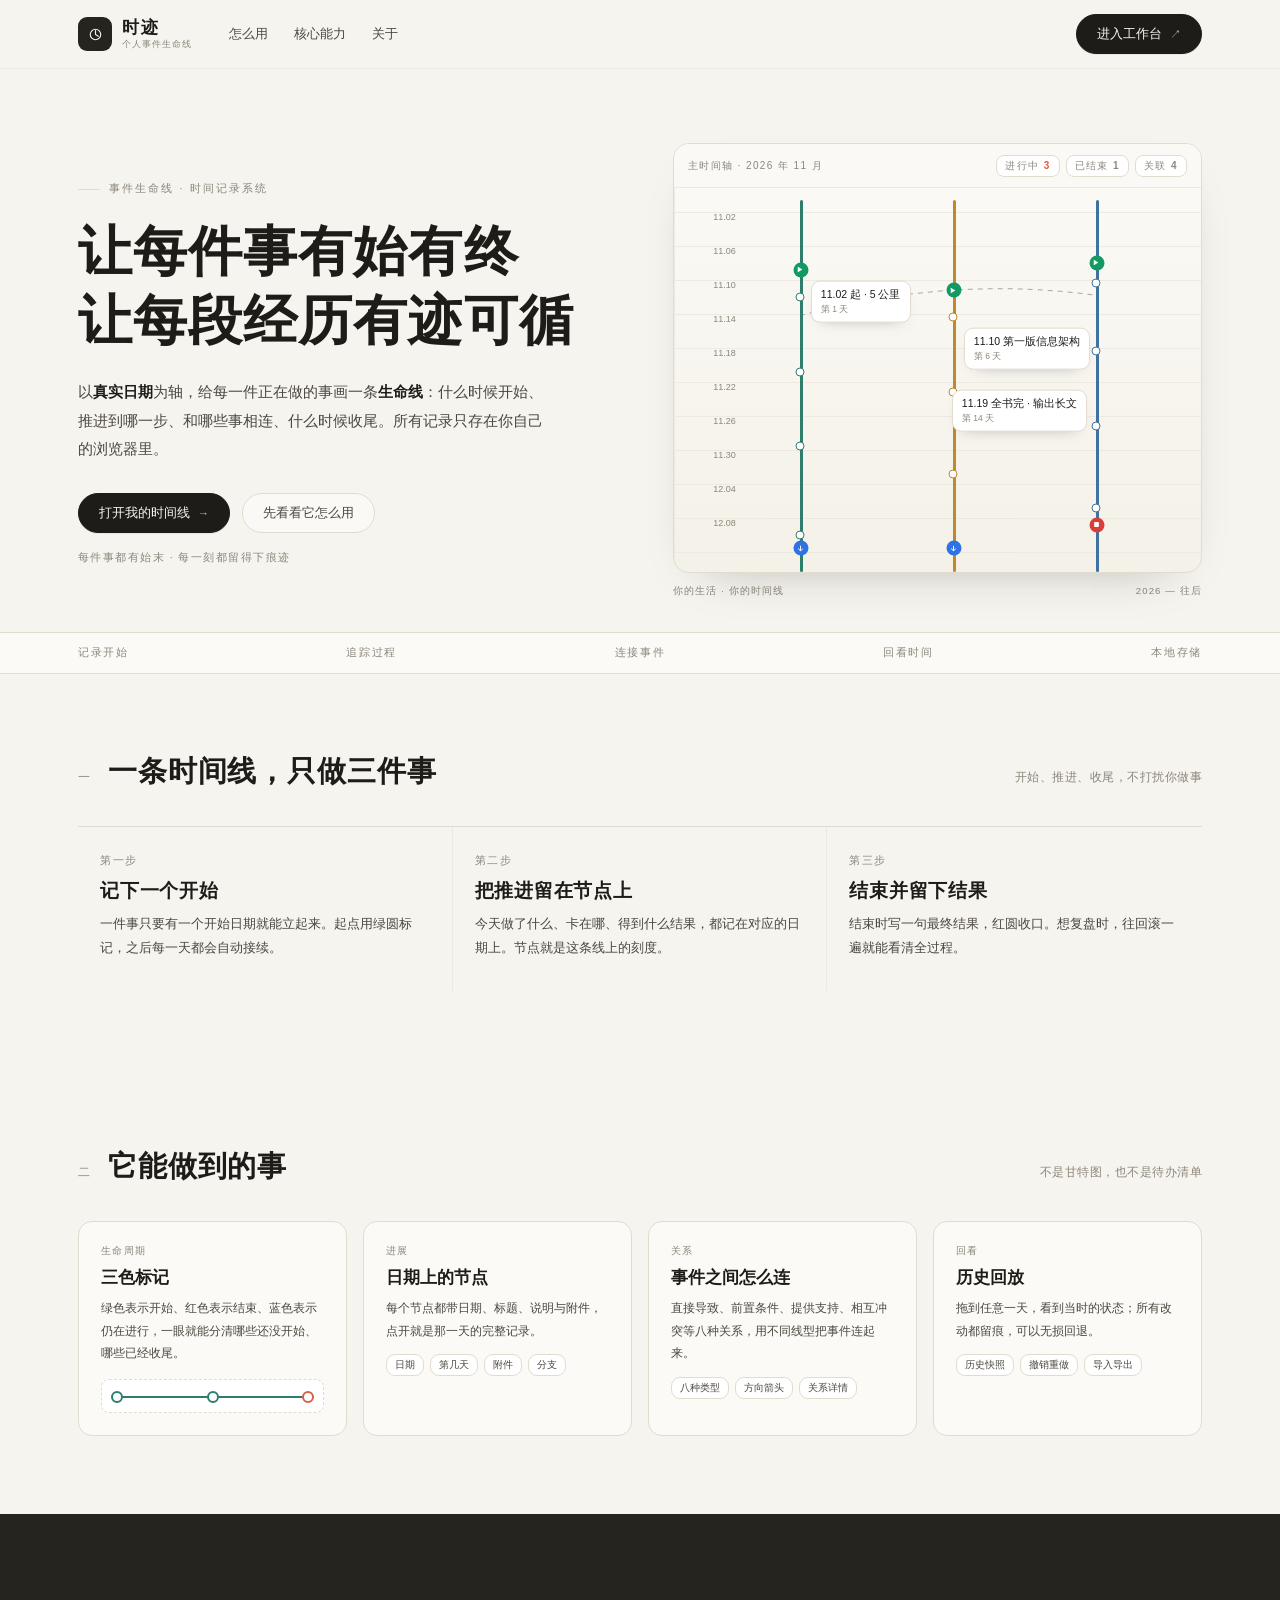
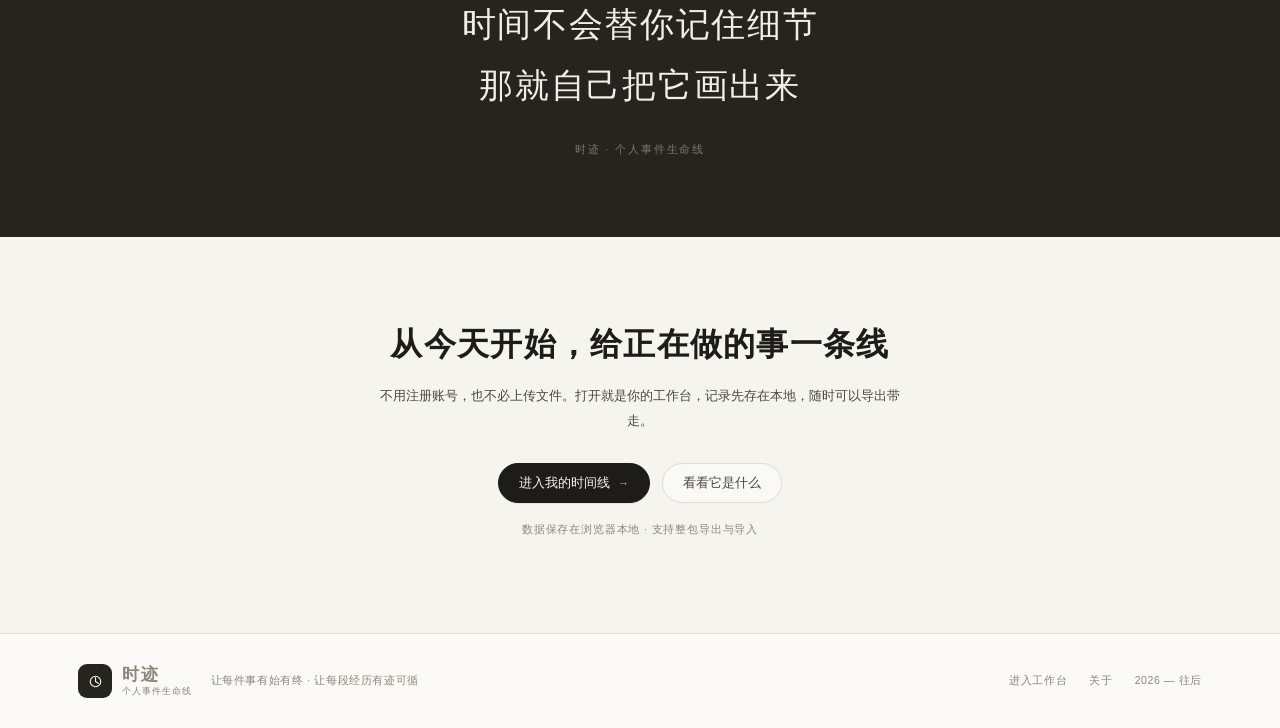
==== index.html @ 8c701c6c "init: 时迹站点（首页/关于/工作台）" ====
<!DOCTYPE html>
<html lang="zh-CN">
<head>
<meta charset="UTF-8">
<meta name="viewport" content="width=device-width, initial-scale=1">
<title>时迹 · 个人事件生命线</title>
<meta name="description" content="时迹：以真实日期为轴，为每一件事画一条可回看的生命线。记录开始、追踪过程、连接事件、回看时间。">
<meta name="theme-color" content="#F6F4EE">
<link rel="icon" href="data:image/svg+xml,%3Csvg xmlns='http://www.w3.org/2000/svg' viewBox='0 0 32 32'%3E%3Crect width='32' height='32' rx='8' fill='%2326241F'/%3E%3Ccircle cx='16' cy='16' r='9' stroke='%23F6F4EE' stroke-width='2' fill='none'/%3E%3Cpath d='M16 8.5v7.5l5 3' stroke='%23F6F4EE' stroke-width='2' fill='none'/%3E%3C/svg%3E">
<link rel="stylesheet" href="assets/site.css">
</head>
<body>

<nav class="nav">
  <div class="nav-in">
    <a class="logo" href="index.html" aria-label="时迹 首页">
      <span class="logo-mark">
        <svg viewBox="0 0 24 24" fill="none" aria-hidden="true">
          <circle cx="12" cy="12" r="7.4" stroke="#F6F4EE" stroke-width="1.6"/>
          <path d="M12 6.4v5.6l4 2.4" stroke="#F6F4EE" stroke-width="1.6" stroke-linecap="round"/>
        </svg>
      </span>
      <span class="logo-txt"><b>时迹</b><i>个人事件生命线</i></span>
    </a>
    <div class="nav-links">
      <a href="#how">怎么用</a>
      <a href="#caps">核心能力</a>
      <a href="about.html">关于</a>
    </div>
    <div class="nav-right">
      <a class="btn btn-dark" href="app.html" data-enter>进入工作台 <span class="arw">↗</span></a>
    </div>
  </div>
</nav>

<main>
  <section class="hero">
    <div>
      <span class="eyebrow"><i></i>事件生命线 · 时间记录系统</span>
      <h1>让每件事有始有终<span class="line2">让每段经历有迹可循</span></h1>
      <p class="lead">以<strong>真实日期</strong>为轴，给每一件正在做的事画一条<strong>生命线</strong>：什么时候开始、推进到哪一步、和哪些事相连、什么时候收尾。所有记录只存在你自己的浏览器里。</p>
      <div class="hero-cta">
        <a class="btn btn-dark" href="app.html" data-enter>打开我的时间线 <span class="arw">→</span></a>
        <a class="btn btn-ghost" href="#how">先看看它怎么用</a>
      </div>
      <div class="tiny">每件事都有始末 · 每一刻都留得下痕迹</div>
    </div>

    <div class="stage-wrap reveal">
      <div class="board" id="board" aria-label="时间线示意：三条并行事件生命线">
        <div class="grid"></div>
        <div class="hd">
          <span>主时间轴 · 2026 年 11 月</span>
          <div class="chips">
            <span class="chip">进行中 <b style="color:var(--red)">3</b></span>
            <span class="chip">已结束 <b>1</b></span>
            <span class="chip">关联 <b>4</b></span>
          </div>
        </div>
        <div class="dates">
          <div>11.02</div><div>11.06</div><div>11.10</div><div>11.14</div>
          <div>11.18</div><div>11.22</div><div>11.26</div><div>11.30</div><div>12.04</div><div>12.08</div>
        </div>
        <svg class="rel-svg" id="rels" preserveAspectRatio="none" aria-hidden="true"></svg>
      </div>
      <div class="board-foot"><span>你的生活 · 你的时间线</span><span>2026 — 往后</span></div>
    </div>
  </section>

  <div class="strip">
    <div class="strip-in"><span>记录开始</span><span>追踪过程</span><span>连接事件</span><span>回看时间</span><span>本地存储</span></div>
  </div>

  <section class="section" id="how">
    <div class="sec-head">
      <span class="sec-no">一</span>
      <h2>一条时间线，只做三件事</h2>
      <span class="sub">开始、推进、收尾，不打扰你做事</span>
    </div>
    <div class="three reveal">
      <article>
        <div class="no">第一步</div>
        <h3>记下一个开始</h3>
        <p>一件事只要有一个开始日期就能立起来。起点用绿圆标记，之后每一天都会自动接续。</p>
      </article>
      <article>
        <div class="no">第二步</div>
        <h3>把推进留在节点上</h3>
        <p>今天做了什么、卡在哪、得到什么结果，都记在对应的日期上。节点就是这条线上的刻度。</p>
      </article>
      <article>
        <div class="no">第三步</div>
        <h3>结束并留下结果</h3>
        <p>结束时写一句最终结果，红圆收口。想复盘时，往回滚一遍就能看清全过程。</p>
      </article>
    </div>
  </section>

  <section class="section" id="caps">
    <div class="sec-head">
      <span class="sec-no">二</span>
      <h2>它能做到的事</h2>
      <span class="sub">不是甘特图，也不是待办清单</span>
    </div>
    <div class="caps reveal">
      <div class="cap c4">
        <div class="k">生命周期</div>
        <h3>三色标记</h3>
        <p>绿色表示开始、红色表示结束、蓝色表示仍在进行，一眼就能分清哪些还没开始、哪些已经收尾。</p>
        <div class="demo">
          <span class="ln" style="background:var(--green)"></span>
          <span class="p" style="left:9px;border-color:var(--green)"></span>
          <span class="p" style="left:calc(50% - 6px);border-color:var(--green)"></span>
          <span class="p" style="right:9px;border-color:var(--red)"></span>
        </div>
      </div>
      <div class="cap c4">
        <div class="k">进展</div>
        <h3>日期上的节点</h3>
        <p>每个节点都带日期、标题、说明与附件，点开就是那一天的完整记录。</p>
        <div class="tags"><span>日期</span><span>第几天</span><span>附件</span><span>分支</span></div>
      </div>
      <div class="cap c4">
        <div class="k">关系</div>
        <h3>事件之间怎么连</h3>
        <p>直接导致、前置条件、提供支持、相互冲突等八种关系，用不同线型把事件连起来。</p>
        <div class="tags"><span>八种类型</span><span>方向箭头</span><span>关系详情</span></div>
      </div>
      <div class="cap c4">
        <div class="k">回看</div>
        <h3>历史回放</h3>
        <p>拖到任意一天，看到当时的状态；所有改动都留痕，可以无损回退。</p>
        <div class="tags"><span>历史快照</span><span>撤销重做</span><span>导入导出</span></div>
      </div>
    </div>
  </section>

  <section class="quote reveal">
    <div class="q">时间不会替你记住细节<br>那就自己把它画出来</div>
    <div class="sig">时迹 · 个人事件生命线</div>
  </section>

  <section class="cta" id="cta">
    <h2 class="reveal">从今天开始，给正在做的事一条线</h2>
    <p class="reveal">不用注册账号，也不必上传文件。打开就是你的工作台，记录先存在本地，随时可以导出带走。</p>
    <div class="btns reveal">
      <a class="btn btn-dark" href="app.html" data-enter>进入我的时间线 <span class="arw">→</span></a>
      <a class="btn btn-ghost" href="about.html">看看它是什么</a>
    </div>
    <div class="note">数据保存在浏览器本地 · 支持整包导出与导入</div>
  </section>
</main>

<footer>
  <div class="foot-in">
    <a class="logo" href="index.html">
      <span class="logo-mark">
        <svg viewBox="0 0 24 24" fill="none" aria-hidden="true">
          <circle cx="12" cy="12" r="7.4" stroke="#F6F4EE" stroke-width="1.6"/>
          <path d="M12 6.4v5.6l4 2.4" stroke="#F6F4EE" stroke-width="1.6" stroke-linecap="round"/>
        </svg>
      </span>
      <span class="logo-txt"><b>时迹</b><i>个人事件生命线</i></span>
    </a>
    <span>让每件事有始有终 · 让每段经历有迹可循</span>
    <div class="right">
      <a href="app.html" data-enter>进入工作台</a>
      <a href="about.html">关于</a>
      <span>2026 — 往后</span>
    </div>
  </div>
</footer>

<script src="assets/home.js"></script>
</body>
</html>
---- assets/site.css ----
/* 时迹 · 站点公共样式 */
:root{
  --bg:#F6F4EE; --bg2:#FBFAF6; --ink:#1E1C19; --ink2:#4B473F; --muted:#8C867B;
  --line:#E2DCD0; --line2:#EDE9E0;
  --red:#D95F43; --amber:#BE8A2B; --green:#2F7D6D; --blue:#3F72A0; --violet:#6F62A8;
  --serif:'Noto Serif SC','Songti SC','SimSun',Georgia,serif;
  --sans:'Noto Sans SC',-apple-system,'Segoe UI','PingFang SC','Microsoft YaHei',sans-serif;
}
*{box-sizing:border-box;}
html{scroll-behavior:smooth;}
body{margin:0;background:var(--bg);color:var(--ink);font-family:var(--sans);-webkit-font-smoothing:antialiased;}
a{color:inherit;text-decoration:none;}
button{font-family:inherit;}
::selection{background:#EADFCB;}

/* ---------- 顶栏 ---------- */
.nav{position:sticky;top:0;z-index:20;backdrop-filter:blur(10px);
  background:rgba(246,244,238,.82);border-bottom:1px solid var(--line2);}
.nav-in{max-width:1180px;margin:0 auto;padding:14px 28px;display:flex;align-items:center;gap:22px;}
.logo{display:flex;align-items:center;gap:10px;}
.logo-mark{width:34px;height:34px;border-radius:9px;background:#26241F;display:grid;place-items:center;flex:0 0 auto;}
.logo-mark svg{width:17px;height:17px;}
.logo-txt{display:flex;flex-direction:column;line-height:1;}
.logo-txt b{font-family:var(--serif);font-size:17px;font-weight:600;letter-spacing:.14em;}
.logo-txt i{font-style:normal;font-size:9px;letter-spacing:.12em;color:var(--muted);margin-top:4px;}
.nav-links{display:flex;gap:26px;margin-left:14px;font-size:12.5px;color:var(--ink2);}
.nav-links a{padding:4px 0;position:relative;}
.nav-links a:after{content:'';position:absolute;left:0;right:100%;bottom:0;height:1px;background:var(--ink);transition:right .25s;}
.nav-links a:hover:after,.nav-links a.on:after{right:0;}
.nav-links a.on{color:var(--ink);}
.nav-right{margin-left:auto;display:flex;align-items:center;gap:12px;}
.btn{display:inline-flex;align-items:center;gap:8px;border-radius:22px;padding:10px 20px;font-size:13px;
  transition:transform .18s,box-shadow .18s,background .18s,color .18s,border-color .18s;white-space:nowrap;cursor:pointer;}
.btn-dark{background:var(--ink);color:#F8F6F1;box-shadow:0 1px 0 rgba(0,0,0,.06);border:1px solid var(--ink);}
.btn-dark:hover{transform:translateY(-1px);box-shadow:0 6px 18px rgba(30,28,25,.18);}
.btn-ghost{border:1px solid var(--line);color:var(--ink2);background:rgba(255,255,255,.5);}
.btn-ghost:hover{border-color:var(--ink);color:var(--ink);}
.btn .arw{font-size:11px;opacity:.75;}

/* ---------- 首屏 ---------- */
.hero{max-width:1180px;margin:0 auto;padding:74px 28px 34px;display:grid;grid-template-columns:1.02fr .98fr;gap:44px;align-items:center;}
.eyebrow{display:inline-flex;align-items:center;gap:9px;font-size:10.5px;letter-spacing:.2em;color:var(--muted);}
.eyebrow i{width:22px;height:1px;background:var(--line);display:inline-block;}
h1{font-family:var(--serif);font-size:clamp(30px,4.4vw,54px);line-height:1.28;letter-spacing:.02em;font-weight:600;margin:22px 0 0;}
h1 .line2{display:block;}
.lead{margin:22px 0 0;font-size:14.5px;line-height:1.95;color:var(--ink2);max-width:470px;}
.lead strong{font-weight:600;color:var(--ink);}
.hero-cta{display:flex;gap:12px;margin-top:30px;flex-wrap:wrap;}
.tiny{font-size:10.5px;letter-spacing:.14em;color:var(--muted);margin-top:18px;}

/* 首屏右侧：迷你时间线 */
.stage-wrap{position:relative;}
.board{position:relative;height:430px;border:1px solid var(--line);border-radius:16px;background:
  linear-gradient(180deg,#FBFAF6,#F4F1E8);overflow:hidden;box-shadow:0 20px 50px -34px rgba(30,28,25,.4);}
.board .grid{position:absolute;inset:0;
  background-image:linear-gradient(var(--line2) 1px,transparent 1px),linear-gradient(90deg,var(--line2) 1px,transparent 1px);
  background-size:100% 34px, 100% 100%;opacity:.9;}
.board .hd{position:absolute;top:0;left:0;right:0;height:44px;display:flex;align-items:center;justify-content:space-between;
  padding:0 14px;border-bottom:1px solid var(--line2);background:rgba(251,250,246,.9);}
.board .hd span{font-size:10px;letter-spacing:.14em;color:var(--muted);}
.chips{display:flex;gap:6px;}
.chip{font-size:9.5px;padding:3px 8px;border-radius:8px;border:1px solid var(--line);background:#fff;color:var(--ink2);}
.chip b{font-weight:600;}
.dates{position:absolute;left:0;top:56px;width:62px;text-align:right;}
.dates div{height:34px;font-size:9px;color:var(--muted);line-height:34px;}
.lane{position:absolute;top:56px;bottom:0;width:1px;}
.lane .rail{position:absolute;top:0;bottom:0;left:0;width:3px;border-radius:2px;}
.lane .node{position:absolute;left:0;transform:translate(-50%,-50%);width:9px;height:9px;border-radius:50%;background:#fff;border:1.4px solid;}
.lane .card{position:absolute;background:#fff;border:1px solid var(--line);border-radius:9px;
  padding:6px 9px;font-size:10.5px;white-space:nowrap;box-shadow:0 6px 16px -12px rgba(30,28,25,.5);}
.lane .card em{font-style:normal;display:block;font-size:8.5px;color:var(--muted);margin-top:2px;}
.mk{position:absolute;width:15px;height:15px;border-radius:50%;transform:translate(-50%,-50%);display:grid;place-items:center;z-index:4;}
.mk svg{width:6px;height:6px;}
.mk.live{animation:pulse 2.6s infinite;}
@keyframes pulse{0%{box-shadow:0 0 0 0 rgba(63,114,160,.42);}70%{box-shadow:0 0 0 9px rgba(63,114,160,0);}100%{box-shadow:0 0 0 0 rgba(63,114,160,0);}}
.rel-svg{position:absolute;inset:0;pointer-events:none;}
.board-foot{display:flex;justify-content:space-between;font-size:9.5px;letter-spacing:.12em;color:var(--muted);margin-top:12px;}

/* ---------- 条带 ---------- */
.strip{border-top:1px solid var(--line);border-bottom:1px solid var(--line);background:var(--bg2);}
.strip-in{max-width:1180px;margin:0 auto;padding:13px 28px;display:flex;justify-content:space-between;
  font-size:10.5px;letter-spacing:.16em;color:var(--muted);}

/* ---------- 通用区块 ---------- */
.section{max-width:1180px;margin:0 auto;padding:78px 28px;}
.sec-head{display:flex;align-items:baseline;gap:16px;margin-bottom:34px;}
.sec-no{font-family:var(--serif);font-size:12px;letter-spacing:.16em;color:var(--muted);}
.sec-head h2{font-family:var(--serif);font-size:clamp(21px,2.6vw,29px);font-weight:600;letter-spacing:.03em;margin:0;}
.sec-head .sub{font-size:12px;color:var(--muted);margin-left:auto;letter-spacing:.04em;}
.three{display:grid;grid-template-columns:repeat(3,1fr);border-top:1px solid var(--line);}
.three article{padding:26px 22px 30px;border-right:1px solid var(--line2);}
.three article:last-child{border-right:none;}
.three .no{font-family:var(--serif);font-size:11px;color:var(--muted);letter-spacing:.14em;}
.three h3{font-family:var(--serif);font-size:19px;margin:10px 0 8px;font-weight:600;letter-spacing:.04em;}
.three p{margin:0;font-size:12.5px;line-height:1.95;color:var(--ink2);}

.caps{display:grid;grid-template-columns:repeat(12,1fr);gap:16px;}
.cap{border:1px solid var(--line);border-radius:14px;padding:22px;background:var(--bg2);
  transition:transform .2s,box-shadow .2s,border-color .2s;}
.cap:hover{transform:translateY(-3px);box-shadow:0 18px 40px -30px rgba(30,28,25,.55);border-color:#D6CFC1;}
.cap.c4{grid-column:span 3;}
.cap.c2{grid-column:span 6;}
.cap .k{font-size:10px;letter-spacing:.14em;color:var(--muted);}
.cap h3{font-family:var(--serif);font-size:17px;margin:8px 0;font-weight:600;}
.cap p{margin:0;font-size:12px;line-height:1.9;color:var(--ink2);}
.cap .demo{margin-top:14px;height:34px;position:relative;border-radius:8px;border:1px dashed var(--line);background:#fff;}
.cap .demo .ln{position:absolute;top:16px;left:10px;right:10px;height:2px;}
.cap .demo .p{position:absolute;top:11px;width:12px;height:12px;border-radius:50%;background:#fff;border:2px solid;}
.cap .tags{display:flex;flex-wrap:wrap;gap:6px;margin-top:12px;}
.cap .tags span{font-size:10px;padding:3px 8px;border:1px solid var(--line);border-radius:9px;color:var(--ink2);background:#fff;}

/* ---------- 引用带 ---------- */
.quote{background:#26241F;color:#F2EEE4;text-align:center;padding:80px 24px;}
.quote .q{font-family:var(--serif);font-size:clamp(20px,3.2vw,34px);letter-spacing:.05em;line-height:1.8;}
.quote .sig{margin-top:26px;font-size:10.5px;letter-spacing:.18em;color:#7C7669;}

/* ---------- 结束行动 ---------- */
.cta{max-width:1180px;margin:0 auto;padding:86px 28px 96px;text-align:center;}
.cta h2{font-family:var(--serif);font-size:clamp(22px,3vw,32px);margin:0;font-weight:600;letter-spacing:.04em;}
.cta p{margin:16px auto 0;max-width:520px;font-size:13px;line-height:1.95;color:var(--ink2);}
.cta .btns{display:flex;gap:12px;justify-content:center;margin-top:30px;flex-wrap:wrap;}
.cta .note{margin-top:20px;font-size:10.5px;letter-spacing:.08em;color:var(--muted);}

/* ---------- 内页（关于） ---------- */
.page{max-width:820px;margin:0 auto;padding:64px 28px 90px;}
.page h1{font-size:clamp(26px,3.4vw,40px);margin:0 0 10px;}
.page .page-lead{font-size:13px;color:var(--muted);line-height:1.9;margin:0 0 40px;}
.page h2{font-family:var(--serif);font-size:18px;margin:38px 0 10px;font-weight:600;letter-spacing:.03em;}
.page p{font-size:13px;line-height:2;color:var(--ink2);margin:0 0 12px;}
.page ul{margin:6px 0 12px;padding-left:18px;}
.page li{font-size:13px;line-height:2;color:var(--ink2);}
.page .rule{height:1px;background:var(--line);margin:34px 0;}
.page .kv{display:grid;grid-template-columns:120px 1fr;gap:10px 18px;font-size:12.5px;color:var(--ink2);}
.page .kv b{font-weight:600;color:var(--ink);}

/* ---------- 页脚 ---------- */
footer{border-top:1px solid var(--line);background:var(--bg2);}
.foot-in{max-width:1180px;margin:0 auto;padding:30px 28px;display:flex;align-items:center;gap:18px;flex-wrap:wrap;
  font-size:10.5px;letter-spacing:.06em;color:var(--muted);}
.foot-in .right{margin-left:auto;display:flex;gap:22px;flex-wrap:wrap;}
.foot-in a:hover{color:var(--ink);}

/* ---------- 进入工作台过渡层 ---------- */
.veil{position:fixed;inset:0;z-index:90;display:grid;place-items:center;background:rgba(246,244,238,.94);
  backdrop-filter:blur(4px);opacity:0;pointer-events:none;transition:opacity .22s;}
.veil.on{opacity:1;pointer-events:auto;}
.ev-card{background:var(--bg2);border:1px solid var(--line);border-radius:16px;padding:30px 34px;
  box-shadow:0 30px 70px -40px rgba(30,28,25,.6);text-align:center;max-width:380px;}
.ev-spin{width:26px;height:26px;margin:0 auto 16px;border-radius:50%;
  border:2px solid var(--line);border-top-color:var(--ink);animation:spin .9s linear infinite;}
@keyframes spin{to{transform:rotate(360deg);}}
.ev-t{font-family:var(--serif);font-size:17px;letter-spacing:.06em;}
.ev-s{font-size:11.5px;color:var(--muted);margin-top:8px;line-height:1.9;}

/* ---------- 入场动效 ---------- */
.reveal{opacity:0;transform:translateY(14px);transition:opacity .7s cubic-bezier(.2,.7,.3,1),transform .7s cubic-bezier(.2,.7,.3,1);}
.reveal.in{opacity:1;transform:none;}

/* ---------- 响应式 ---------- */
@media (max-width:980px){
  .hero{grid-template-columns:1fr;padding-top:52px;gap:34px;}
  .board{height:400px;}
  .three{grid-template-columns:1fr;}
  .three article{border-right:none;border-bottom:1px solid var(--line2);}
  .cap.c4{grid-column:span 6;}
  .cap.c2{grid-column:span 12;}
  .nav-links{display:none;}
}
@media (max-width:620px){
  .nav-in{padding:12px 16px;}
  .hero,.section,.cta,.strip-in,.foot-in,.page{padding-left:18px;padding-right:18px;}
  .board{height:360px;}
  .cap.c4{grid-column:span 12;}
  .sec-head{flex-wrap:wrap;}
  .sec-head .sub{margin-left:0;}
  .quote{padding:60px 20px;}
  .page .kv{grid-template-columns:1fr;}
}
@media (prefers-reduced-motion:reduce){
  html{scroll-behavior:auto;}
  .reveal{opacity:1;transform:none;transition:none;}
  .mk.live,.ev-spin{animation:none;}
}
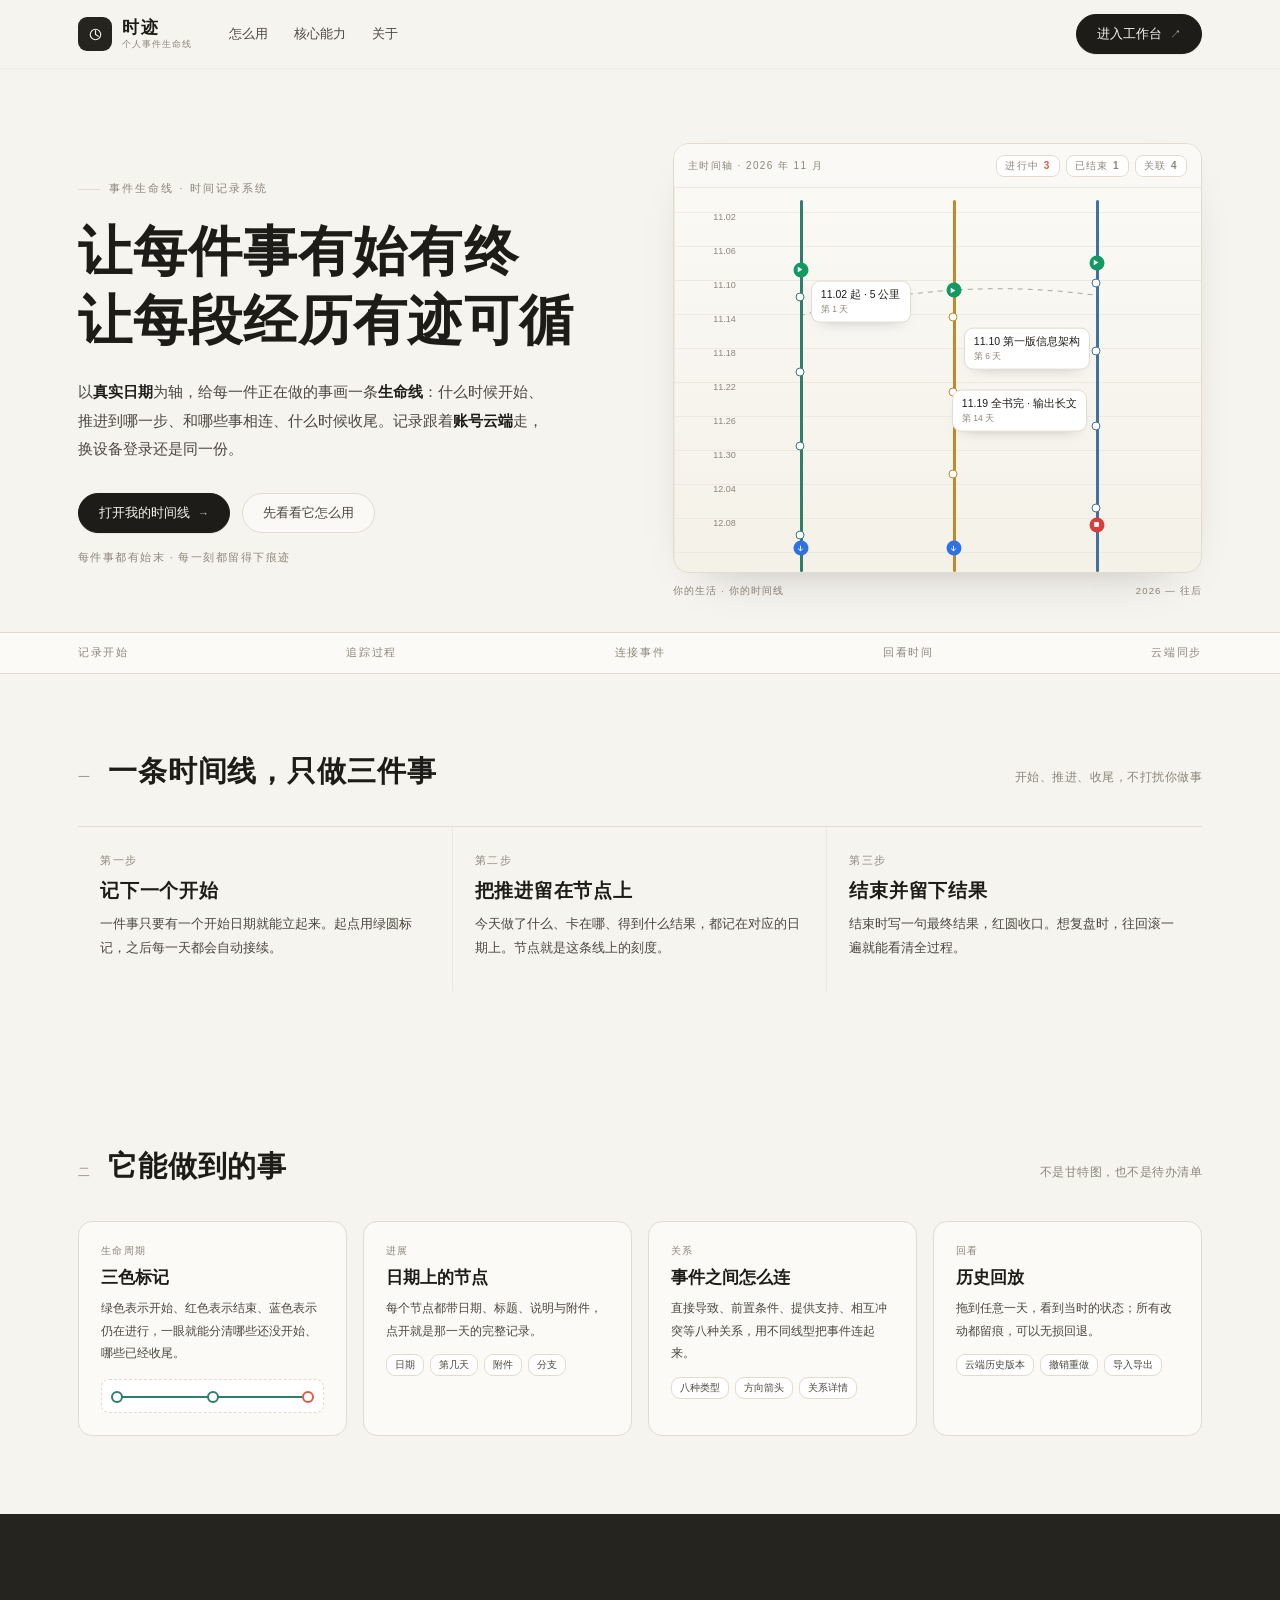
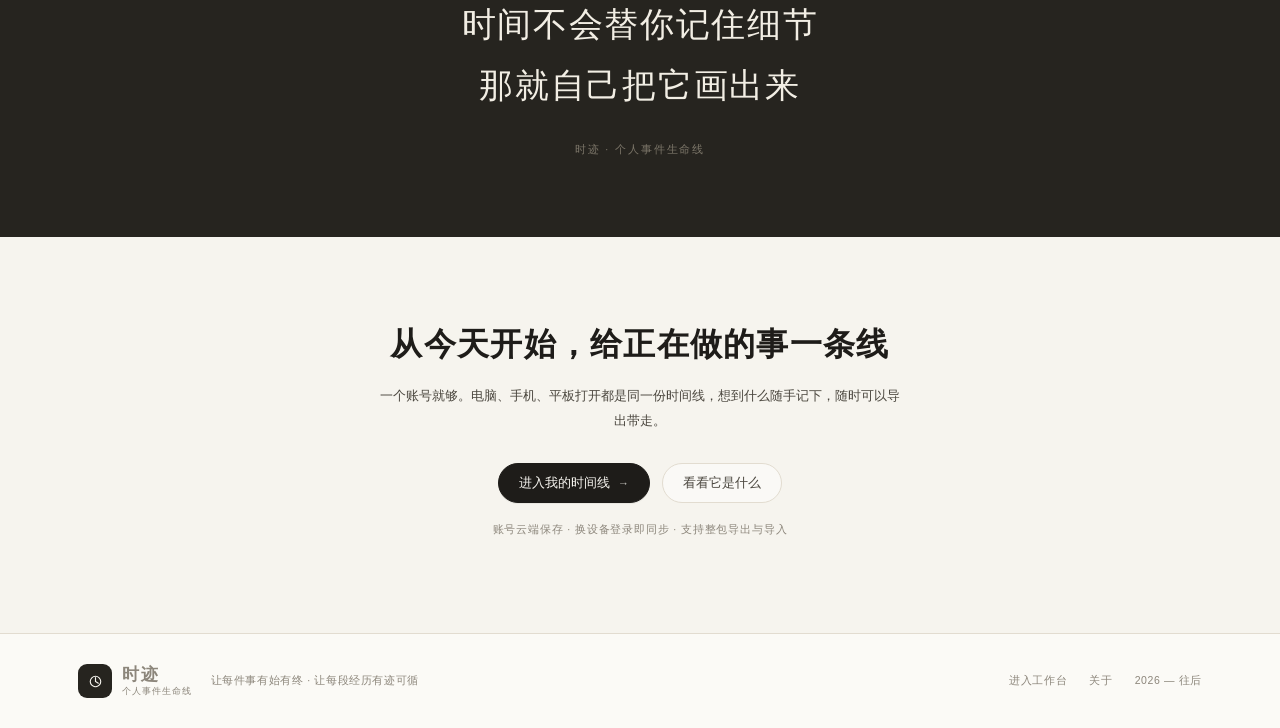
==== commit 6d56ff20: "文案改为云端账号口径：index.html" ====
--- a/index.html
+++ b/index.html
@@ -38,7 +38,7 @@
     <div>
       <span class="eyebrow"><i></i>事件生命线 · 时间记录系统</span>
       <h1>让每件事有始有终<span class="line2">让每段经历有迹可循</span></h1>
-      <p class="lead">以<strong>真实日期</strong>为轴，给每一件正在做的事画一条<strong>生命线</strong>：什么时候开始、推进到哪一步、和哪些事相连、什么时候收尾。所有记录只存在你自己的浏览器里。</p>
+      <p class="lead">以<strong>真实日期</strong>为轴，给每一件正在做的事画一条<strong>生命线</strong>：什么时候开始、推进到哪一步、和哪些事相连、什么时候收尾。记录跟着<strong>账号云端</strong>走，换设备登录还是同一份。</p>
       <div class="hero-cta">
         <a class="btn btn-dark" href="app.html" data-enter>打开我的时间线 <span class="arw">→</span></a>
         <a class="btn btn-ghost" href="#how">先看看它怎么用</a>
@@ -68,7 +68,7 @@
   </section>
 
   <div class="strip">
-    <div class="strip-in"><span>记录开始</span><span>追踪过程</span><span>连接事件</span><span>回看时间</span><span>本地存储</span></div>
+    <div class="strip-in"><span>记录开始</span><span>追踪过程</span><span>连接事件</span><span>回看时间</span><span>云端同步</span></div>
   </div>
 
   <section class="section" id="how">
@@ -130,7 +130,7 @@
         <div class="k">回看</div>
         <h3>历史回放</h3>
         <p>拖到任意一天，看到当时的状态；所有改动都留痕，可以无损回退。</p>
-        <div class="tags"><span>历史快照</span><span>撤销重做</span><span>导入导出</span></div>
+        <div class="tags"><span>云端历史版本</span><span>撤销重做</span><span>导入导出</span></div>
       </div>
     </div>
   </section>
@@ -142,12 +142,12 @@
 
   <section class="cta" id="cta">
     <h2 class="reveal">从今天开始，给正在做的事一条线</h2>
-    <p class="reveal">不用注册账号，也不必上传文件。打开就是你的工作台，记录先存在本地，随时可以导出带走。</p>
+    <p class="reveal">一个账号就够。电脑、手机、平板打开都是同一份时间线，想到什么随手记下，随时可以导出带走。</p>
     <div class="btns reveal">
       <a class="btn btn-dark" href="app.html" data-enter>进入我的时间线 <span class="arw">→</span></a>
       <a class="btn btn-ghost" href="about.html">看看它是什么</a>
     </div>
-    <div class="note">数据保存在浏览器本地 · 支持整包导出与导入</div>
+    <div class="note">账号云端保存 · 换设备登录即同步 · 支持整包导出与导入</div>
   </section>
 </main>
 
